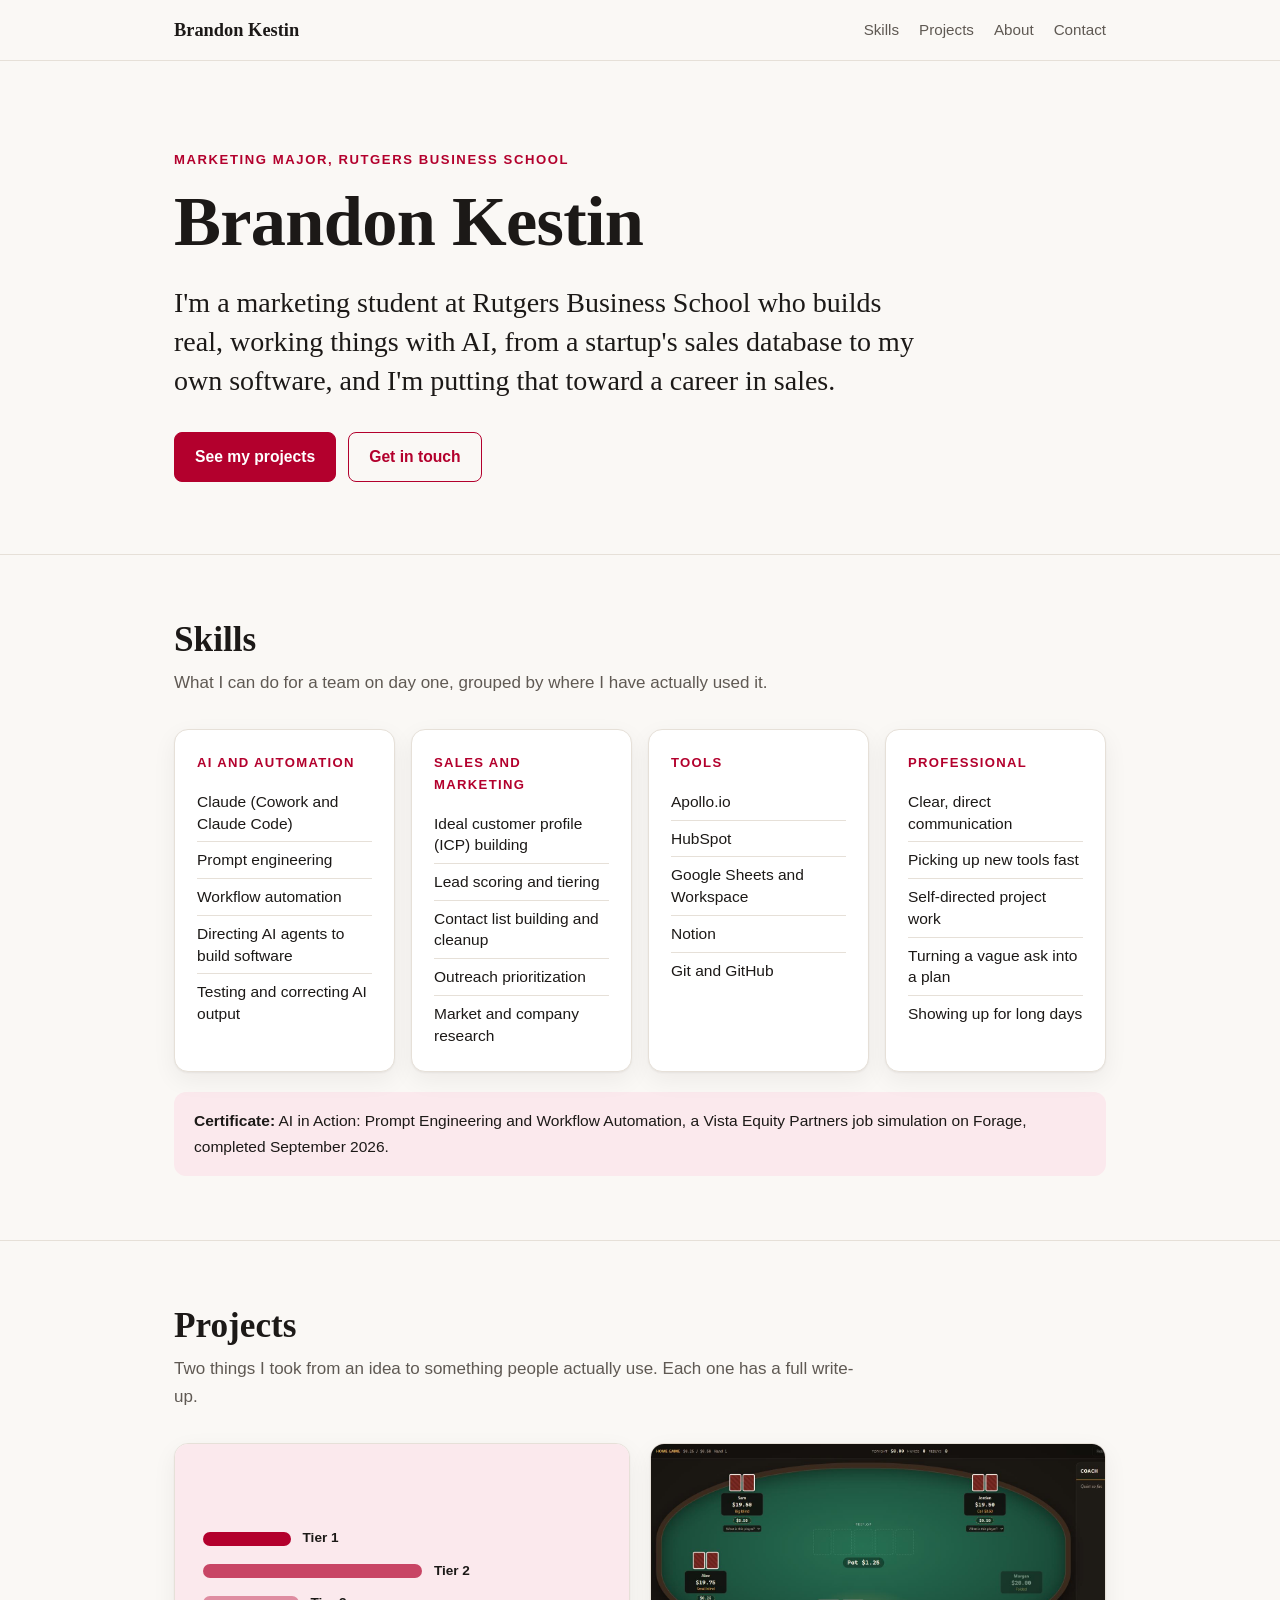
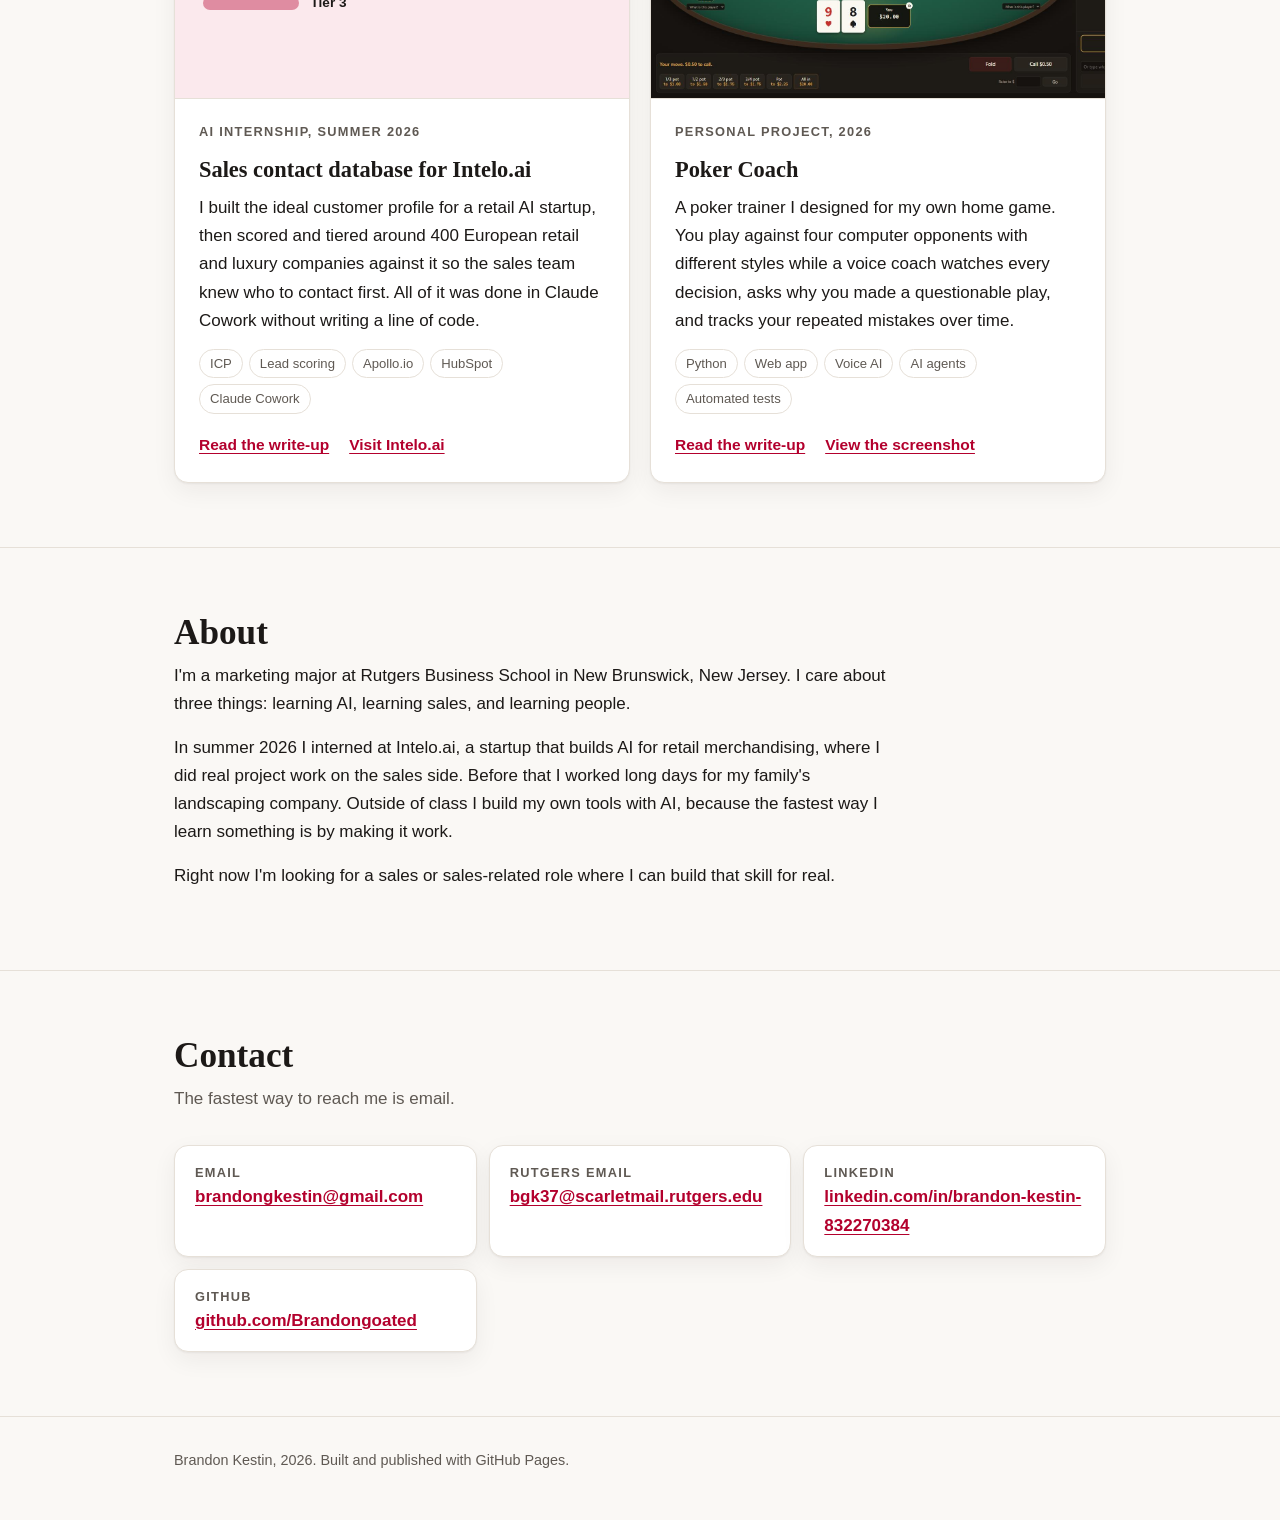
==== index.html @ b27fd727 "Add portfolio site" ====
<!DOCTYPE html>
<html lang="en">
<head>
  <meta charset="utf-8">
  <meta name="viewport" content="width=device-width, initial-scale=1">
  <title>Brandon Kestin | Marketing, AI and Sales</title>
  <meta name="description" content="Portfolio of Brandon Kestin, a marketing student at Rutgers Business School who builds real, working things with AI and is headed for a career in sales.">
  <link rel="icon" href="data:image/svg+xml,%3Csvg xmlns='http://www.w3.org/2000/svg' viewBox='0 0 64 64'%3E%3Crect width='64' height='64' rx='14' fill='%23b3002d'/%3E%3Ctext x='32' y='43' font-family='Georgia, serif' font-size='30' font-weight='700' text-anchor='middle' fill='white'%3EBK%3C/text%3E%3C/svg%3E">
  <link rel="stylesheet" href="styles.css">
</head>
<body>

  <header class="topbar">
    <div class="wrap">
      <a class="brand" href="#top">Brandon Kestin</a>
      <nav class="nav" aria-label="Sections">
        <a href="#skills">Skills</a>
        <a href="#projects">Projects</a>
        <a href="#about">About</a>
        <a href="#contact">Contact</a>
      </nav>
    </div>
  </header>

  <main id="top">

    <div class="wrap hero">
      <p class="eyebrow">Marketing major, Rutgers Business School</p>
      <h1>Brandon Kestin</h1>
      <p class="statement">I'm a marketing student at Rutgers Business School who builds real, working things with AI, from a startup's sales database to my own software, and I'm putting that toward a career in sales.</p>
      <div class="actions">
        <a class="button" href="#projects">See my projects</a>
        <a class="button ghost" href="#contact">Get in touch</a>
      </div>
    </div>

    <section id="skills">
      <div class="wrap">
        <h2>Skills</h2>
        <p class="lede">What I can do for a team on day one, grouped by where I have actually used it.</p>

        <div class="skill-grid">
          <div class="card skill-card">
            <h3>AI and automation</h3>
            <ul>
              <li>Claude (Cowork and Claude Code)</li>
              <li>Prompt engineering</li>
              <li>Workflow automation</li>
              <li>Directing AI agents to build software</li>
              <li>Testing and correcting AI output</li>
            </ul>
          </div>

          <div class="card skill-card">
            <h3>Sales and marketing</h3>
            <ul>
              <li>Ideal customer profile (ICP) building</li>
              <li>Lead scoring and tiering</li>
              <li>Contact list building and cleanup</li>
              <li>Outreach prioritization</li>
              <li>Market and company research</li>
            </ul>
          </div>

          <div class="card skill-card">
            <h3>Tools</h3>
            <ul>
              <li>Apollo.io</li>
              <li>HubSpot</li>
              <li>Google Sheets and Workspace</li>
              <li>Notion</li>
              <li>Git and GitHub</li>
            </ul>
          </div>

          <div class="card skill-card">
            <h3>Professional</h3>
            <ul>
              <li>Clear, direct communication</li>
              <li>Picking up new tools fast</li>
              <li>Self-directed project work</li>
              <li>Turning a vague ask into a plan</li>
              <li>Showing up for long days</li>
            </ul>
          </div>
        </div>

        <p class="credential"><strong>Certificate:</strong> AI in Action: Prompt Engineering and Workflow Automation, a Vista Equity Partners job simulation on Forage, completed September 2026.</p>
      </div>
    </section>

    <section id="projects">
      <div class="wrap">
        <h2>Projects</h2>
        <p class="lede">Two things I took from an idea to something people actually use. Each one has a full write-up.</p>

        <div class="project-grid">

          <article class="card project">
            <div class="project-art tiers" role="img" aria-label="Illustration of companies sorted into three priority tiers">
              <div class="tier t1"><span></span>Tier 1</div>
              <div class="tier t2"><span></span>Tier 2</div>
              <div class="tier t3"><span></span>Tier 3</div>
            </div>
            <div class="project-body">
              <p class="tag">AI internship, summer 2026</p>
              <h3>Sales contact database for Intelo.ai</h3>
              <p>I built the ideal customer profile for a retail AI startup, then scored and tiered around 400 European retail and luxury companies against it so the sales team knew who to contact first. All of it was done in Claude Cowork without writing a line of code.</p>
              <ul class="chips">
                <li>ICP</li>
                <li>Lead scoring</li>
                <li>Apollo.io</li>
                <li>HubSpot</li>
                <li>Claude Cowork</li>
              </ul>
              <div class="links">
                <a href="intelo.html">Read the write-up</a>
                <a href="https://www.intelo.ai" target="_blank" rel="noopener">Visit Intelo.ai</a>
              </div>
            </div>
          </article>

          <article class="card project">
            <div class="project-art">
              <img src="poker-table.jpg" alt="Screenshot of the Poker Coach table: a five seat poker table with betting buttons and a coach panel">
            </div>
            <div class="project-body">
              <p class="tag">Personal project, 2026</p>
              <h3>Poker Coach</h3>
              <p>A poker trainer I designed for my own home game. You play against four computer opponents with different styles while a voice coach watches every decision, asks why you made a questionable play, and tracks your repeated mistakes over time.</p>
              <ul class="chips">
                <li>Python</li>
                <li>Web app</li>
                <li>Voice AI</li>
                <li>AI agents</li>
                <li>Automated tests</li>
              </ul>
              <div class="links">
                <a href="poker-coach.html">Read the write-up</a>
                <a href="poker-table.jpg" target="_blank" rel="noopener">View the screenshot</a>
              </div>
            </div>
          </article>

        </div>
      </div>
    </section>

    <section id="about" class="about">
      <div class="wrap">
        <h2>About</h2>
        <p>I'm a marketing major at Rutgers Business School in New Brunswick, New Jersey. I care about three things: learning AI, learning sales, and learning people.</p>
        <p>In summer 2026 I interned at Intelo.ai, a startup that builds AI for retail merchandising, where I did real project work on the sales side. Before that I worked long days for my family's landscaping company. Outside of class I build my own tools with AI, because the fastest way I learn something is by making it work.</p>
        <p>Right now I'm looking for a sales or sales-related role where I can build that skill for real.</p>
      </div>
    </section>

    <section id="contact">
      <div class="wrap">
        <h2>Contact</h2>
        <p class="lede">The fastest way to reach me is email.</p>
        <ul class="contact-list">
          <li class="card">
            <span class="label">Email</span>
            <a href="mailto:brandongkestin@gmail.com">brandongkestin@gmail.com</a>
          </li>
          <li class="card">
            <span class="label">Rutgers email</span>
            <a href="mailto:bgk37@scarletmail.rutgers.edu">bgk37@scarletmail.rutgers.edu</a>
          </li>
          <li class="card">
            <span class="label">LinkedIn</span>
            <a href="https://www.linkedin.com/in/brandon-kestin-832270384" target="_blank" rel="noopener">linkedin.com/in/brandon-kestin-832270384</a>
          </li>
          <li class="card">
            <span class="label">GitHub</span>
            <a href="https://github.com/Brandongoated" target="_blank" rel="noopener">github.com/Brandongoated</a>
          </li>
        </ul>
      </div>
    </section>

  </main>

  <footer>
    <div class="wrap">Brandon Kestin, 2026. Built and published with GitHub Pages.</div>
  </footer>

</body>
</html>
---- styles.css ----
:root {
  --bg: #faf8f5;
  --surface: #ffffff;
  --text: #1c1917;
  --muted: #5f5953;
  --line: #e6e0d8;
  --accent: #b3002d;
  --accent-soft: #fbe9ed;
  --on-accent: #ffffff;
  --shadow: 0 1px 2px rgba(28, 25, 23, 0.05), 0 8px 24px rgba(28, 25, 23, 0.06);
  --serif: "Iowan Old Style", "Palatino Linotype", Palatino, Georgia, serif;
  --sans: -apple-system, BlinkMacSystemFont, "Segoe UI", Roboto, Helvetica, Arial, sans-serif;
}

@media (prefers-color-scheme: dark) {
  :root {
    --bg: #141211;
    --surface: #1e1b19;
    --text: #f3efea;
    --muted: #b0a79e;
    --line: #322d29;
    --accent: #ff6b86;
    --accent-soft: #3a1820;
    --on-accent: #1a0d10;
    --shadow: 0 1px 2px rgba(0, 0, 0, 0.3), 0 8px 24px rgba(0, 0, 0, 0.25);
  }
}

* {
  box-sizing: border-box;
}

html {
  scroll-behavior: smooth;
  scroll-padding-top: 72px;
}

body {
  margin: 0;
  background: var(--bg);
  color: var(--text);
  font-family: var(--sans);
  font-size: 17px;
  line-height: 1.65;
  -webkit-font-smoothing: antialiased;
}

img {
  max-width: 100%;
  display: block;
}

a {
  color: var(--accent);
  text-underline-offset: 3px;
}

a:focus-visible,
.button:focus-visible {
  outline: 2px solid var(--accent);
  outline-offset: 3px;
  border-radius: 4px;
}

.wrap {
  max-width: 980px;
  margin: 0 auto;
  padding: 0 24px;
}

/* Top bar */

.topbar {
  position: sticky;
  top: 0;
  z-index: 10;
  background: var(--bg);
  border-bottom: 1px solid var(--line);
}

.topbar .wrap {
  display: flex;
  align-items: center;
  justify-content: space-between;
  gap: 16px;
  min-height: 60px;
}

.brand {
  font-family: var(--serif);
  font-size: 1.15rem;
  font-weight: 700;
  color: var(--text);
  text-decoration: none;
  white-space: nowrap;
}

.nav {
  display: flex;
  flex-wrap: wrap;
  gap: 4px 20px;
  justify-content: flex-end;
}

.nav a {
  color: var(--muted);
  text-decoration: none;
  font-size: 0.95rem;
  font-weight: 500;
}

.nav a:hover {
  color: var(--accent);
}

/* Hero */

.hero {
  padding-top: 88px;
  padding-bottom: 72px;
}

.eyebrow {
  margin: 0 0 14px;
  color: var(--accent);
  font-size: 0.82rem;
  font-weight: 700;
  letter-spacing: 0.12em;
  text-transform: uppercase;
}

h1 {
  margin: 0 0 24px;
  font-family: var(--serif);
  font-size: clamp(2.6rem, 7vw, 4.4rem);
  line-height: 1.05;
  letter-spacing: -0.01em;
}

.statement {
  margin: 0 0 32px;
  max-width: 760px;
  font-family: var(--serif);
  font-size: clamp(1.3rem, 3vw, 1.75rem);
  line-height: 1.4;
}

.actions {
  display: flex;
  flex-wrap: wrap;
  gap: 12px;
}

.button {
  display: inline-block;
  padding: 11px 20px;
  border: 1px solid var(--accent);
  border-radius: 8px;
  background: var(--accent);
  color: var(--on-accent);
  font-weight: 600;
  font-size: 0.98rem;
  text-decoration: none;
}

.button.ghost {
  background: transparent;
  color: var(--accent);
}

.button:hover {
  filter: brightness(1.08);
}

/* Sections */

section {
  padding: 64px 0;
  border-top: 1px solid var(--line);
}

h2 {
  margin: 0 0 8px;
  font-family: var(--serif);
  font-size: clamp(1.7rem, 4vw, 2.2rem);
  line-height: 1.2;
}

.lede {
  margin: 0 0 32px;
  max-width: 680px;
  color: var(--muted);
}

h3 {
  margin: 0 0 10px;
  font-size: 1.05rem;
}

/* Skills */

.skill-grid {
  display: grid;
  grid-template-columns: repeat(auto-fit, minmax(210px, 1fr));
  gap: 16px;
}

.card {
  background: var(--surface);
  border: 1px solid var(--line);
  border-radius: 14px;
  box-shadow: var(--shadow);
}

.skill-card {
  padding: 22px 22px 18px;
}

.skill-card h3 {
  color: var(--accent);
  font-size: 0.82rem;
  letter-spacing: 0.1em;
  text-transform: uppercase;
}

.skill-card ul {
  margin: 0;
  padding: 0;
  list-style: none;
}

.skill-card li {
  padding: 7px 0;
  border-top: 1px solid var(--line);
  font-size: 0.97rem;
  line-height: 1.4;
}

.skill-card li:first-child {
  border-top: 0;
}

.credential {
  margin: 20px 0 0;
  padding: 16px 20px;
  background: var(--accent-soft);
  border-radius: 12px;
  font-size: 0.97rem;
}

/* Projects */

.project-grid {
  display: grid;
  grid-template-columns: repeat(auto-fit, minmax(300px, 1fr));
  gap: 20px;
}

.project {
  display: flex;
  flex-direction: column;
  overflow: hidden;
}

.project-art {
  aspect-ratio: 16 / 9;
  border-bottom: 1px solid var(--line);
  background: var(--accent-soft);
  overflow: hidden;
}

.project-art img {
  width: 100%;
  height: 100%;
  object-fit: cover;
  object-position: left top;
}

.project-art.tiers {
  display: flex;
  flex-direction: column;
  justify-content: center;
  gap: 10px;
  padding: 24px 28px;
}

.tier {
  display: flex;
  align-items: center;
  gap: 12px;
  font-size: 0.85rem;
  font-weight: 600;
  color: var(--text);
}

.tier span {
  display: block;
  height: 14px;
  border-radius: 7px;
  background: var(--accent);
}

.tier.t1 span {
  width: 22%;
}

.tier.t2 span {
  width: 55%;
  opacity: 0.7;
}

.tier.t3 span {
  width: 24%;
  opacity: 0.4;
}

.project-body {
  display: flex;
  flex-direction: column;
  flex: 1;
  padding: 22px 24px 24px;
}

.tag {
  margin: 0 0 6px;
  color: var(--muted);
  font-size: 0.8rem;
  font-weight: 700;
  letter-spacing: 0.1em;
  text-transform: uppercase;
}

.project-body h3 {
  font-family: var(--serif);
  font-size: 1.4rem;
  line-height: 1.25;
}

.project-body p {
  margin: 0 0 14px;
}

.chips {
  display: flex;
  flex-wrap: wrap;
  gap: 6px;
  margin: 0 0 18px;
  padding: 0;
  list-style: none;
}

.chips li {
  padding: 3px 10px;
  border: 1px solid var(--line);
  border-radius: 999px;
  color: var(--muted);
  font-size: 0.82rem;
}

.links {
  display: flex;
  flex-wrap: wrap;
  gap: 8px 20px;
  margin-top: auto;
  font-weight: 600;
  font-size: 0.97rem;
}

/* About and contact */

.about p {
  max-width: 720px;
  margin: 0 0 16px;
}

.contact-list {
  display: grid;
  grid-template-columns: repeat(auto-fit, minmax(260px, 1fr));
  gap: 12px;
  margin: 0;
  padding: 0;
  list-style: none;
}

.contact-list li {
  padding: 16px 20px;
}

.contact-list .label {
  display: block;
  color: var(--muted);
  font-size: 0.8rem;
  font-weight: 700;
  letter-spacing: 0.1em;
  text-transform: uppercase;
}

.contact-list a {
  font-weight: 600;
  overflow-wrap: anywhere;
}

footer {
  padding: 32px 0 48px;
  border-top: 1px solid var(--line);
  color: var(--muted);
  font-size: 0.9rem;
}

/* Project write-up pages */

.article {
  padding-top: 56px;
  padding-bottom: 72px;
}

.article .back {
  display: inline-block;
  margin-bottom: 28px;
  font-weight: 600;
  font-size: 0.95rem;
  text-decoration: none;
}

.article h1 {
  font-size: clamp(2rem, 5.5vw, 3.2rem);
  margin-bottom: 16px;
}

.article .summary {
  max-width: 720px;
  margin: 0 0 32px;
  font-family: var(--serif);
  font-size: 1.3rem;
  line-height: 1.45;
}

.facts {
  display: grid;
  grid-template-columns: repeat(auto-fit, minmax(180px, 1fr));
  gap: 12px;
  margin: 0 0 40px;
}

.facts div {
  padding: 14px 18px;
}

.facts dt {
  color: var(--muted);
  font-size: 0.78rem;
  font-weight: 700;
  letter-spacing: 0.1em;
  text-transform: uppercase;
}

.facts dd {
  margin: 2px 0 0;
  font-weight: 600;
}

.article h2 {
  margin-top: 40px;
  font-size: 1.5rem;
}

.article p,
.article ul,
.article ol {
  max-width: 720px;
}

.article li {
  margin-bottom: 8px;
}

.shot {
  margin: 0 0 40px;
  border: 1px solid var(--line);
  border-radius: 14px;
  overflow: hidden;
  box-shadow: var(--shadow);
}

.shot figcaption {
  padding: 10px 16px;
  background: var(--surface);
  color: var(--muted);
  font-size: 0.88rem;
}

.note {
  margin-top: 40px;
  padding: 16px 20px;
  background: var(--accent-soft);
  border-radius: 12px;
  max-width: 720px;
}

@media (max-width: 560px) {
  body {
    font-size: 16px;
  }

  .wrap {
    padding: 0 16px;
  }

  .hero {
    padding-top: 56px;
    padding-bottom: 48px;
  }

  section {
    padding: 48px 0;
  }

  .nav {
    gap: 2px 14px;
  }

  .nav a {
    font-size: 0.9rem;
  }
}

@media (prefers-reduced-motion: reduce) {
  html {
    scroll-behavior: auto;
  }
}
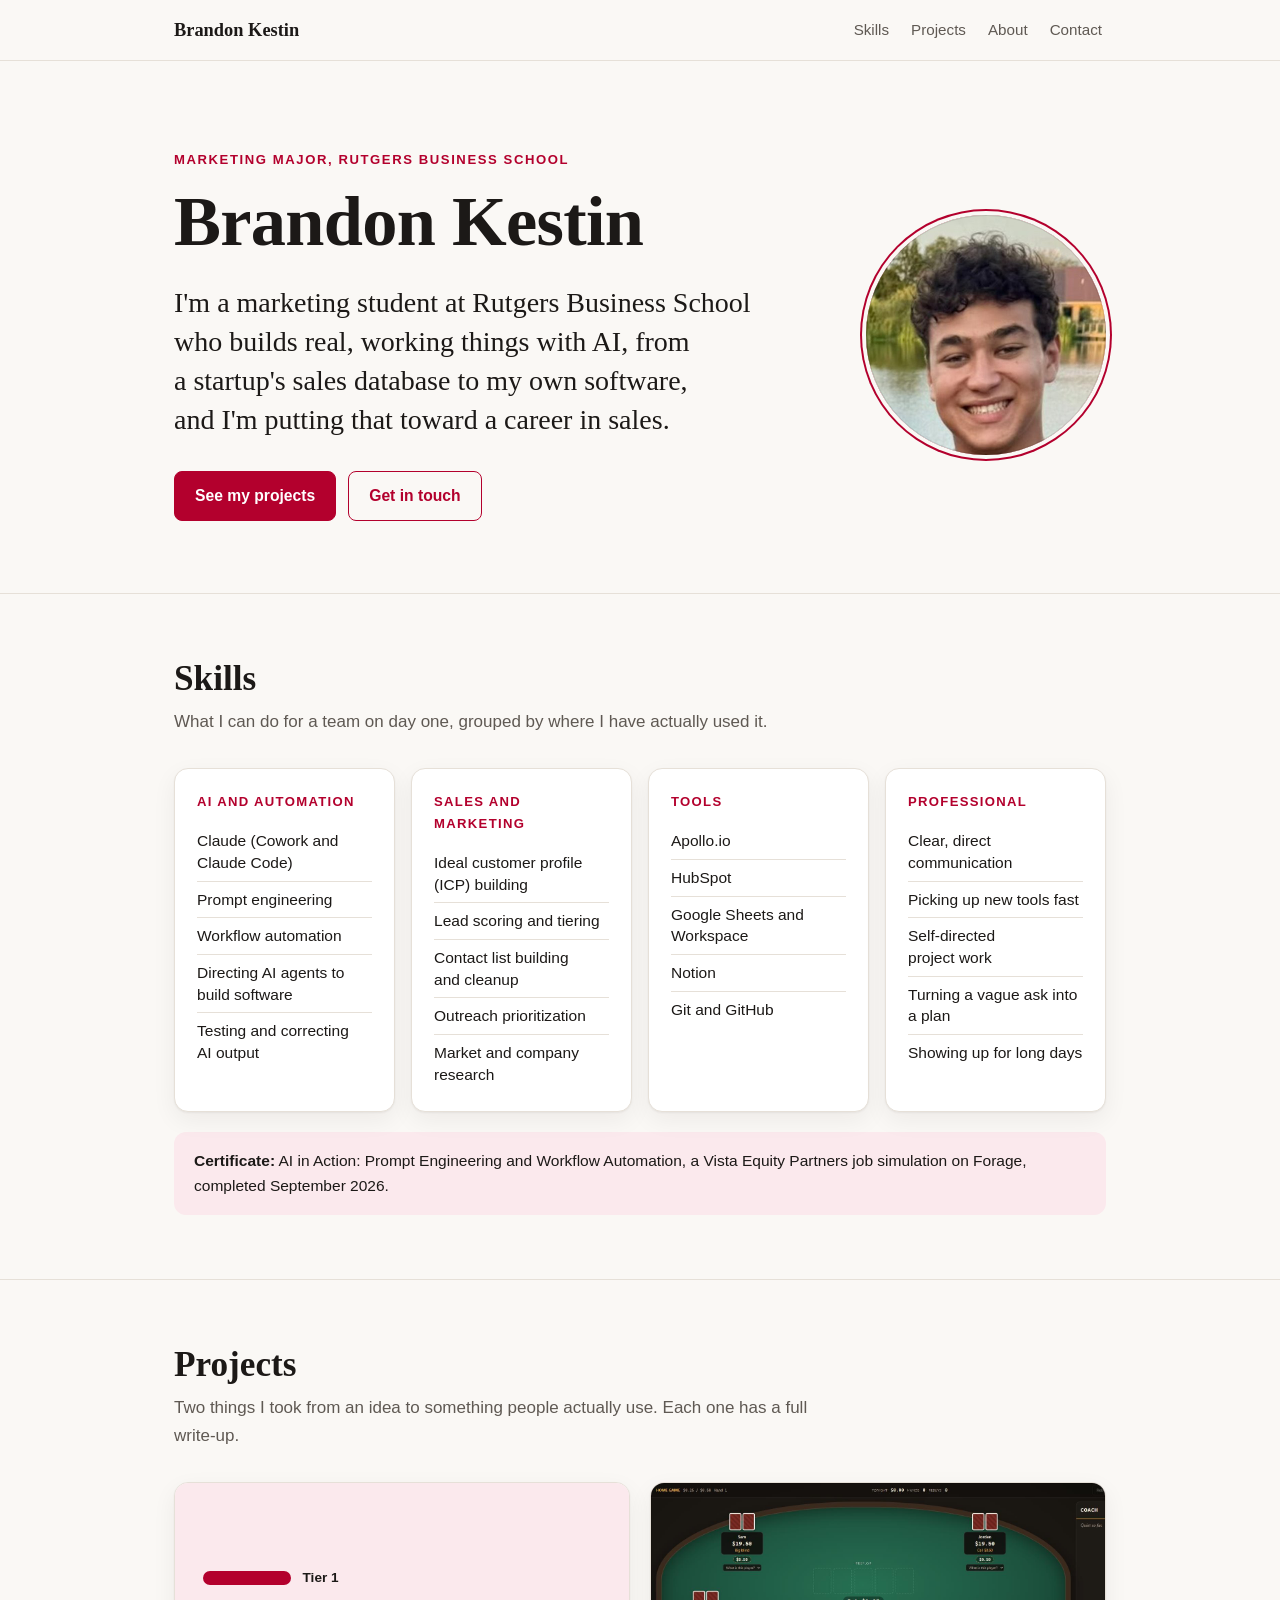
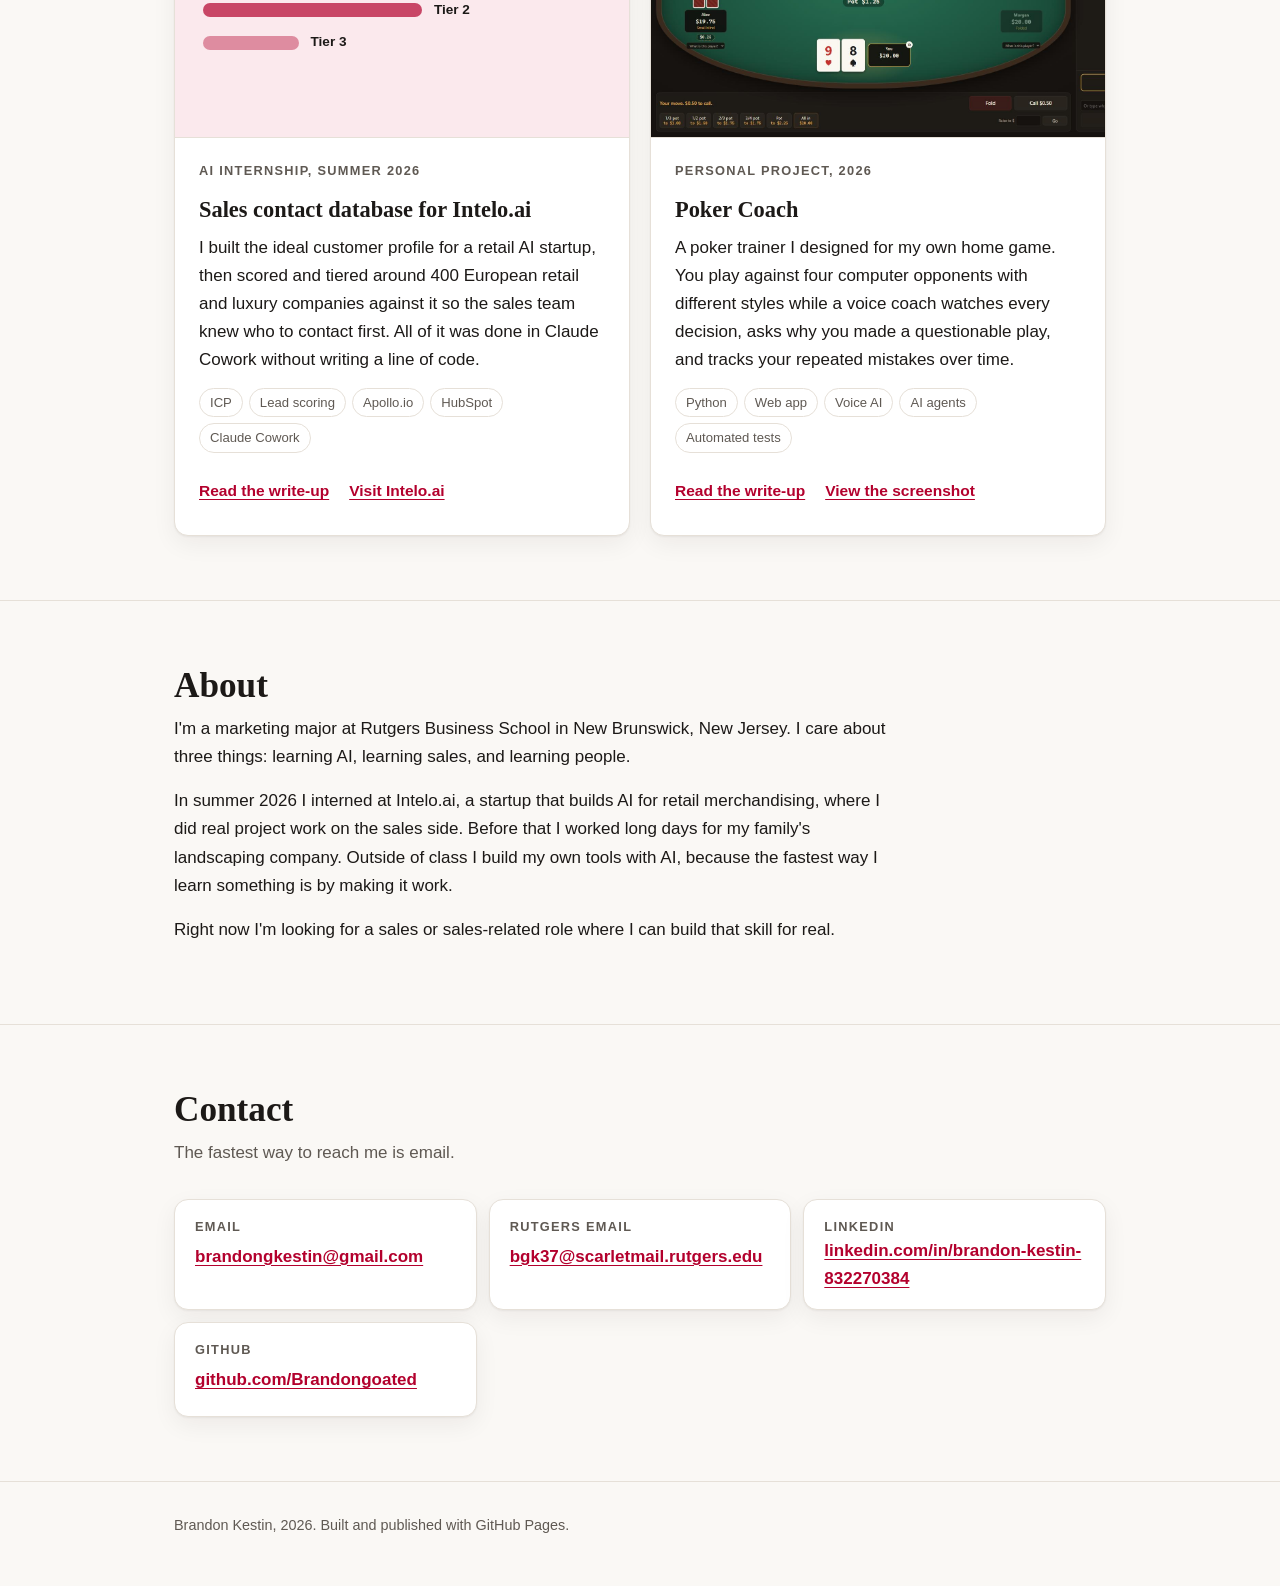
==== commit cb1e3bfe: "Add headshot to the home page" ====
--- a/index.html
+++ b/index.html
@@ -25,6 +25,7 @@
   <main id="top">
 
     <div class="wrap hero">
+      <img class="headshot" src="headshot.jpg" alt="Headshot of Brandon Kestin" width="480" height="480">
       <p class="eyebrow">Marketing major, Rutgers Business School</p>
       <h1>Brandon Kestin</h1>
       <p class="statement">I'm a marketing student at Rutgers Business School who builds real, working things with AI, from a startup's sales database to my own software, and I'm putting that toward a career in sales.</p>
--- a/styles.css
+++ b/styles.css
@@ -43,16 +43,42 @@
   font-size: 17px;
   line-height: 1.65;
   -webkit-font-smoothing: antialiased;
+  -moz-osx-font-smoothing: grayscale;
 }
 
 img {
   max-width: 100%;
   display: block;
+  outline: 1px solid rgba(0, 0, 0, 0.1);
+  outline-offset: -1px;
+}
+
+@media (prefers-color-scheme: dark) {
+  img {
+    outline-color: rgba(255, 255, 255, 0.1);
+  }
+}
+
+h1,
+h2,
+h3,
+.statement,
+.summary {
+  text-wrap: balance;
+}
+
+p,
+li,
+figcaption {
+  text-wrap: pretty;
 }
 
 a {
   color: var(--accent);
   text-underline-offset: 3px;
+  transition-property: color, text-decoration-color;
+  transition-duration: 150ms;
+  transition-timing-function: ease-out;
 }
 
 a:focus-visible,
@@ -87,6 +113,9 @@
 }
 
 .brand {
+  display: inline-flex;
+  align-items: center;
+  min-height: 44px;
   font-family: var(--serif);
   font-size: 1.15rem;
   font-weight: 700;
@@ -98,11 +127,15 @@
 .nav {
   display: flex;
   flex-wrap: wrap;
-  gap: 4px 20px;
+  gap: 0 14px;
   justify-content: flex-end;
 }
 
 .nav a {
+  display: inline-flex;
+  align-items: center;
+  min-height: 44px;
+  padding: 0 4px;
   color: var(--muted);
   text-decoration: none;
   font-size: 0.95rem;
@@ -118,6 +151,36 @@
 .hero {
   padding-top: 88px;
   padding-bottom: 72px;
+}
+
+.headshot {
+  width: 148px;
+  height: 148px;
+  margin-bottom: 28px;
+  border-radius: 50%;
+  object-fit: cover;
+  box-shadow: 0 0 0 4px var(--bg), 0 0 0 6px var(--accent);
+}
+
+@media (min-width: 820px) {
+  .hero {
+    display: grid;
+    grid-template-columns: minmax(0, 1fr) auto;
+    column-gap: 56px;
+    align-items: center;
+  }
+
+  .hero > * {
+    grid-column: 1;
+  }
+
+  .hero > .headshot {
+    grid-column: 2;
+    grid-row: 1 / span 4;
+    width: 240px;
+    height: 240px;
+    margin-bottom: 0;
+  }
 }
 
 .eyebrow {
@@ -161,6 +224,19 @@
   font-weight: 600;
   font-size: 0.98rem;
   text-decoration: none;
+  min-height: 44px;
+  transition-property: transform, filter, background-color, box-shadow;
+  transition-duration: 150ms;
+  transition-timing-function: ease-out;
+}
+
+.button:active {
+  transform: scale(0.97);
+}
+
+.button.ghost:hover {
+  background: var(--accent-soft);
+  filter: none;
 }
 
 .button.ghost {
@@ -260,6 +336,14 @@
   display: flex;
   flex-direction: column;
   overflow: hidden;
+  transition-property: transform, box-shadow, border-color;
+  transition-duration: 200ms;
+  transition-timing-function: ease-out;
+}
+
+.project:hover {
+  transform: translateY(-3px);
+  border-color: var(--accent);
 }
 
 .project-art {
@@ -357,10 +441,18 @@
   font-size: 0.82rem;
 }
 
+.links a,
+.contact-list a,
+.article .back {
+  display: inline-flex;
+  align-items: center;
+  min-height: 40px;
+}
+
 .links {
   display: flex;
   flex-wrap: wrap;
-  gap: 8px 20px;
+  gap: 0 20px;
   margin-top: auto;
   font-weight: 600;
   font-size: 0.97rem;
@@ -415,8 +507,7 @@
 }
 
 .article .back {
-  display: inline-block;
-  margin-bottom: 28px;
+  margin-bottom: 20px;
   font-weight: 600;
   font-size: 0.95rem;
   text-decoration: none;
@@ -516,16 +607,71 @@
   }
 
   .nav {
-    gap: 2px 14px;
+    flex-wrap: nowrap;
+    gap: 0 6px;
   }
 
   .nav a {
-    font-size: 0.9rem;
-  }
+    padding: 0 3px;
+    font-size: 0.84rem;
+  }
+
+  .brand {
+    font-size: 1rem;
+  }
+}
+
+@keyframes rise {
+  from {
+    opacity: 0;
+    transform: translateY(10px);
+  }
+  to {
+    opacity: 1;
+    transform: none;
+  }
+}
+
+.hero > *,
+.article > .eyebrow,
+.article > h1,
+.article > .summary {
+  animation: rise 500ms ease-out both;
+}
+
+.hero > h1,
+.article > h1 {
+  animation-delay: 60ms;
+}
+
+.hero > .statement,
+.article > .summary {
+  animation-delay: 120ms;
+}
+
+.hero > .actions {
+  animation-delay: 180ms;
 }
 
 @media (prefers-reduced-motion: reduce) {
   html {
     scroll-behavior: auto;
   }
-}
+
+  .hero > *,
+  .article > .eyebrow,
+  .article > h1,
+  .article > .summary {
+    animation: none;
+  }
+
+  .button,
+  .project {
+    transition: none;
+  }
+
+  .button:active,
+  .project:hover {
+    transform: none;
+  }
+}
